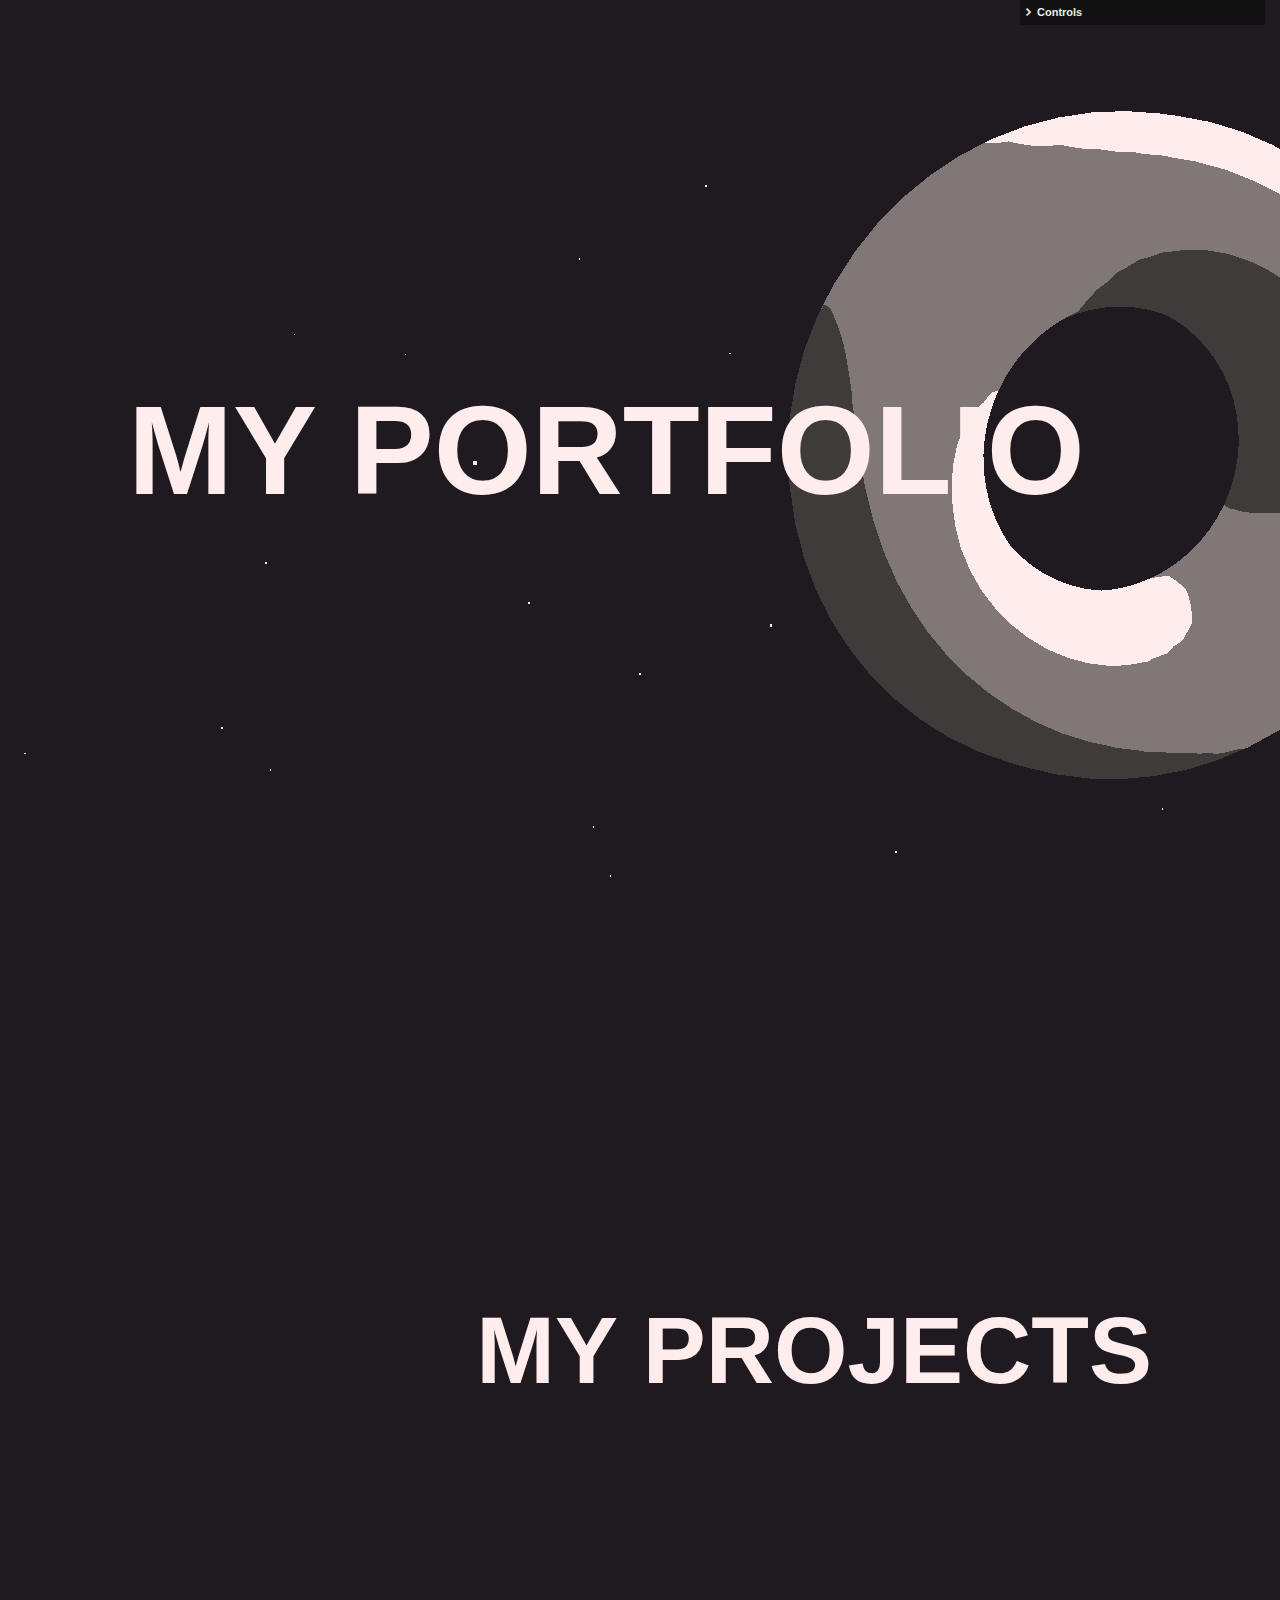
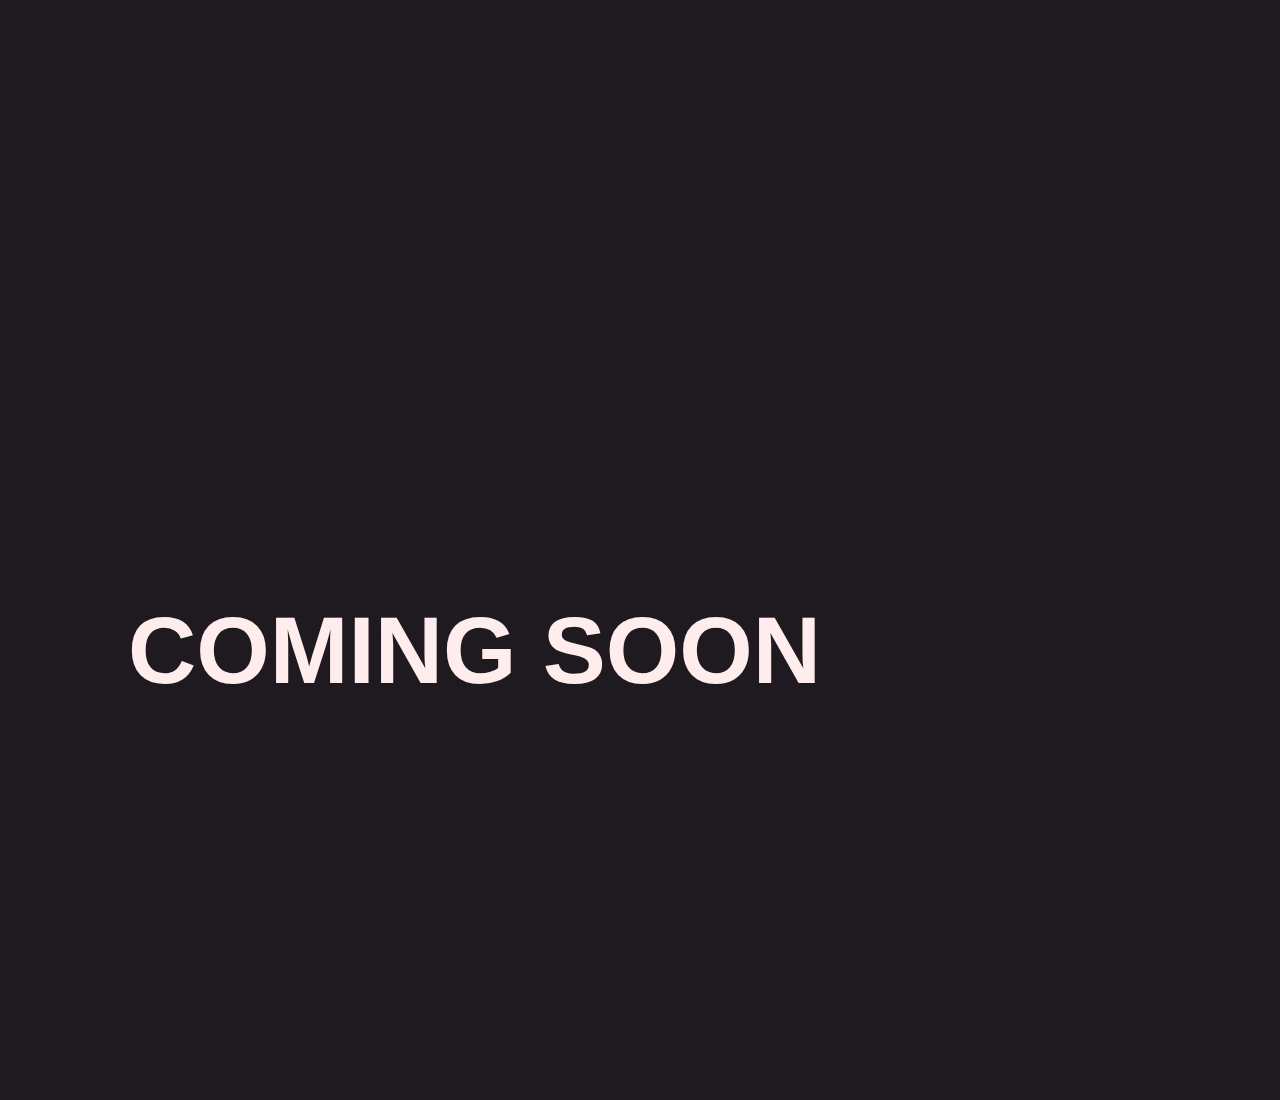
==== index.html @ c12f7f6a "Update index.html" ====
<!doctype html><html lang="en"><head><meta charset="UTF-8"><meta name="viewport" content="width=device-width,initial-scale=1"><link rel="shortcut icon" type="image/x-icon" href="icon.png"><title>VICENTE</title><script defer="defer" src="bundle.e62171a2f89e2a1e.js"></script><link href="main.css" rel="stylesheet"></head><body><canvas class="webgl"></canvas><section id="scroll" class="section"><h1>My Portfolio</h1></section><section class="section"><h2><a class="link" href="ResponsiveCardDesign/responsive-card.html">My projects</a></h2></section><section class="section"><h2>Coming soon</h2></section></body></html>
---- main.css ----
*
{
    margin: 0;
    padding: 0;
}

/*html,
body
{
    overflow: hidden;
}*/

html
{
    background: #1e1a20;
}

.webgl
{
    position: fixed;
    top: 0;
    left: 0;
    outline: none;
}


.section
{
    display: flex;
    align-items: center;
    height: 100vh;
    position: relative;
    font-family: 'Cabin', sans-serif;
    color: #ffeded;
    text-transform: uppercase;
    font-size: 7vmin;
    padding-left: 10%;
    padding-right: 10%;
}

section:nth-child(odd)
{
    justify-content: flex-end;
}

.footers 
{
    position: fixed;
    z-index: 10;
}

.link
{
    outline: none;
    text-decoration: none;
    color: #ffeded
}

.link:hover
{
    color: #4eb0d1;
    transition: 1s;
}

/*# sourceMappingURL=main.css.map*/
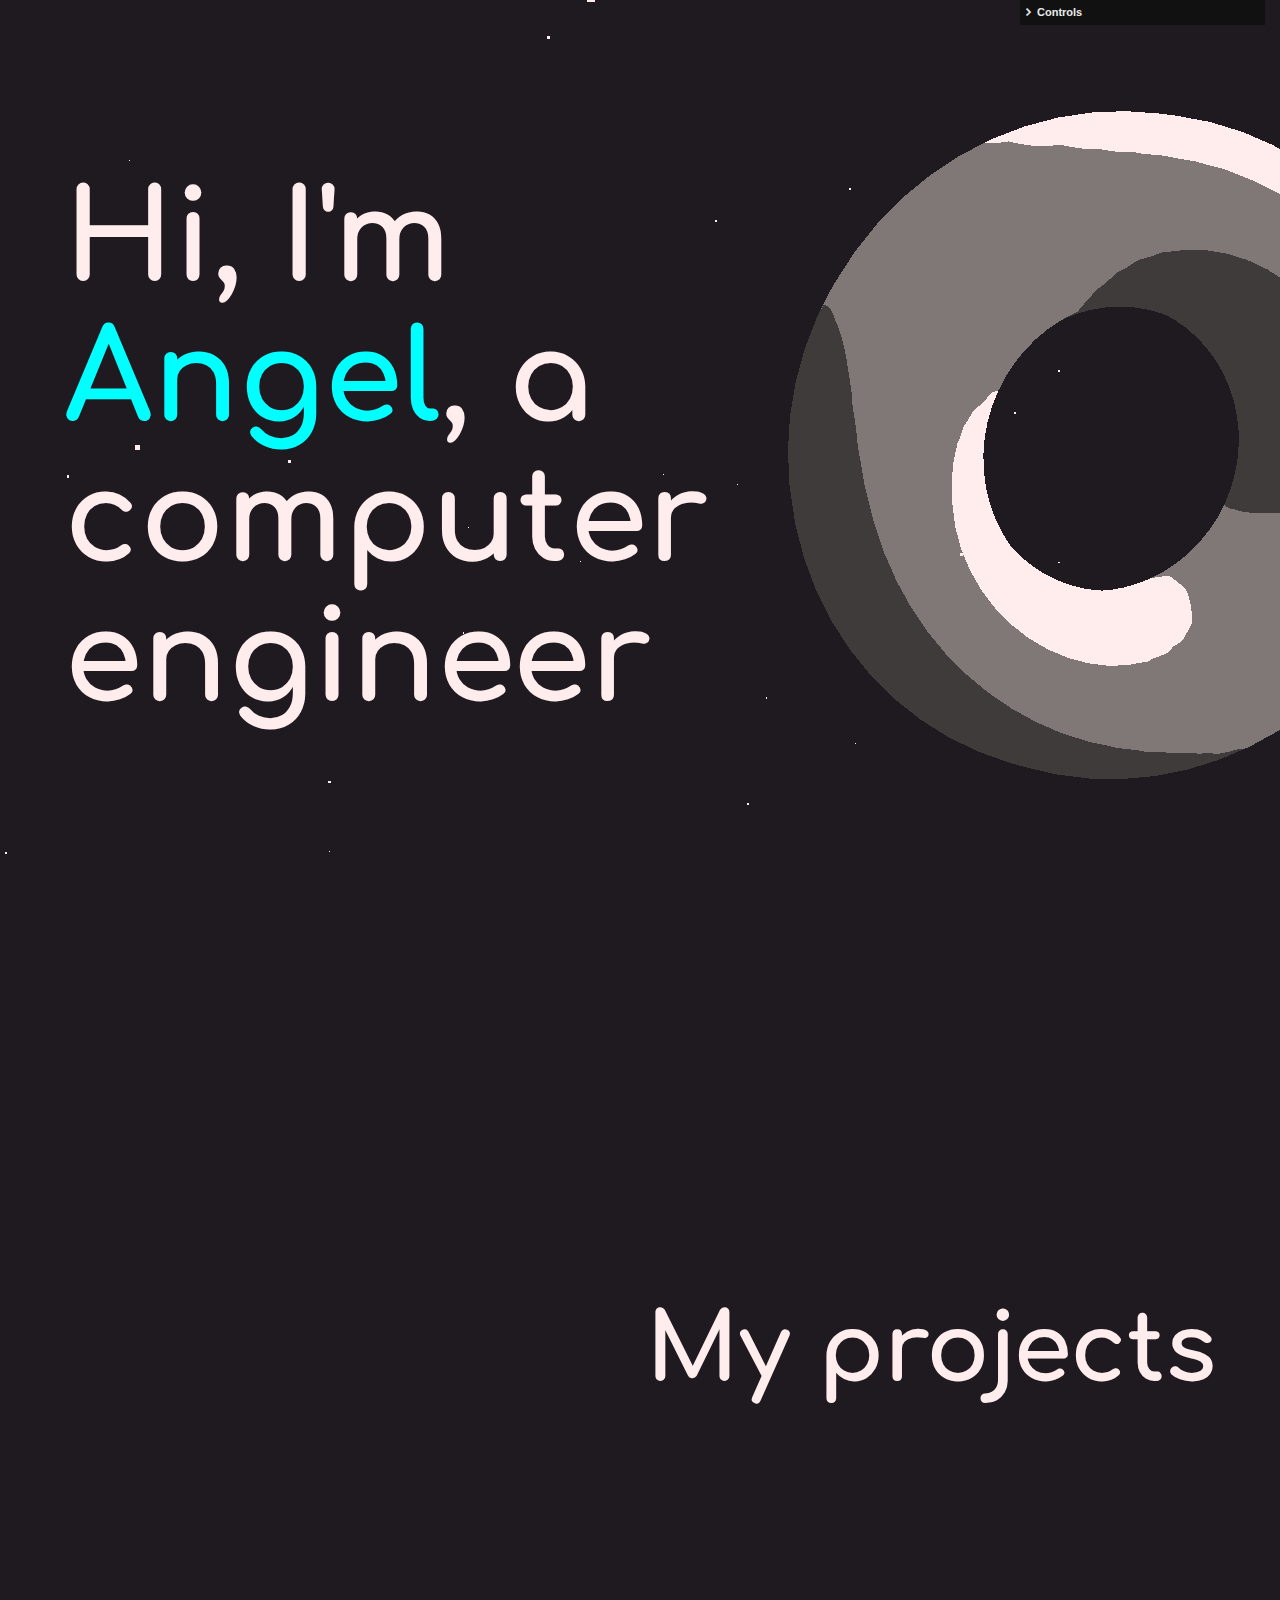
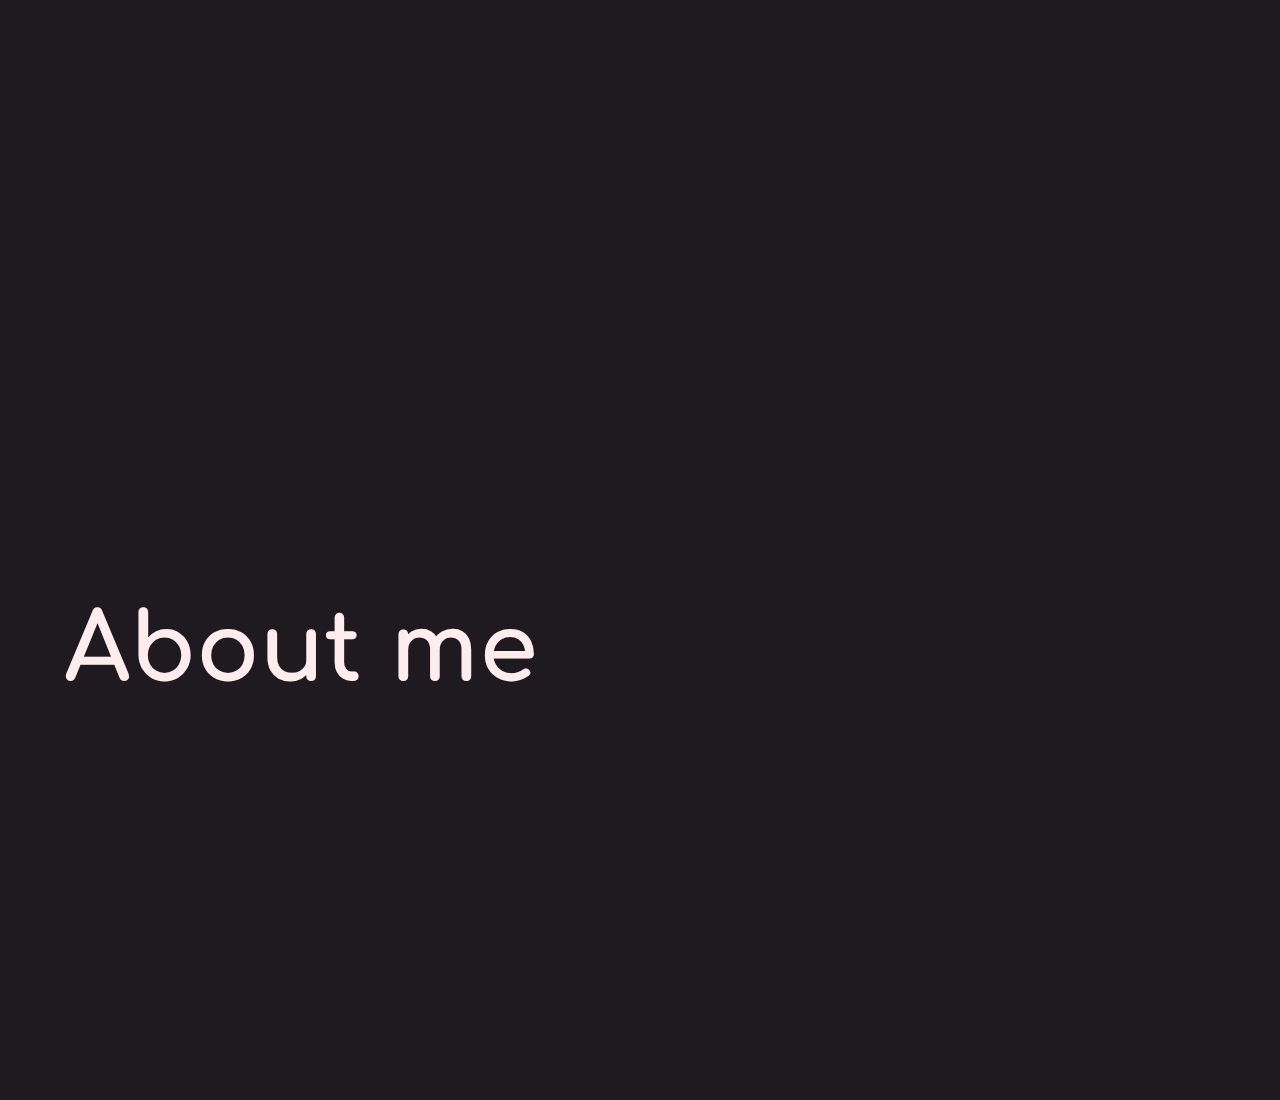
==== commit 17034312: "add" ====
--- a/index.html
+++ b/index.html
@@ -1 +1 @@
-<!doctype html><html lang="en"><head><meta charset="UTF-8"><meta name="viewport" content="width=device-width,initial-scale=1"><link rel="shortcut icon" type="image/x-icon" href="icon.png"><title>VICENTE</title><script defer="defer" src="bundle.e62171a2f89e2a1e.js"></script><link href="main.css" rel="stylesheet"></head><body><canvas class="webgl"></canvas><section id="scroll" class="section"><h1>My Portfolio</h1></section><section class="section"><h2><a class="link" href="ResponsiveCardDesign/responsive-card.html">My projects</a></h2></section><section class="section"><h2>Coming soon</h2></section></body></html>
+<!doctype html><html lang="en"><head><meta charset="UTF-8"><meta name="viewport" content="width=device-width,initial-scale=1"><link rel="shortcut icon" type="image/x-icon" href="assets/images/14230d673d2e2f65.png"><title>VICENTE</title><script defer="defer" src="6e774d79e389e038.js"></script><script defer="defer" src="6025b9085a3e89ba.js"></script><script defer="defer" src="bundle.e62171a2f89e2a1e.js"></script><link href="main.css" rel="stylesheet"></head><body><canvas class="webgl"></canvas><section id="scroll" class="section"><span class="presentation"><h1>Hi, I'm <span class="name">Angel</span>, a computer engineer</h1></span></section><section class="section"><h2><a class="link" href="ResponsiveCardDesign/responsive-card.html"><i class="fas fa-laptop-code"></i> My projects</a></h2></section><section class="section"><h2><i class="fas fa-user-tie"></i> About me</h2></section></body></html>--- a/main.css
+++ b/main.css
@@ -1,3 +1,4 @@
+@import url(https://fonts.googleapis.com/css2?family=Comfortaa&display=swap);
 *
 {
     margin: 0;
@@ -30,12 +31,12 @@
     align-items: center;
     height: 100vh;
     position: relative;
-    font-family: 'Cabin', sans-serif;
+    font-family: 'Comfortaa', Helvetica;
     color: #ffeded;
-    text-transform: uppercase;
+    /*text-transform: uppercase;*/
     font-size: 7vmin;
-    padding-left: 10%;
-    padding-right: 10%;
+    padding-left: 5%;
+    padding-right: 5%;
 }
 
 section:nth-child(odd)
@@ -43,6 +44,15 @@
     justify-content: flex-end;
 }
 
+.presentation
+{
+    width: 60%;
+}
+
+.name
+{
+    color: aqua;
+}
 .footers 
 {
     position: fixed;
@@ -58,8 +68,8 @@
 
 .link:hover
 {
-    color: #4eb0d1;
-    transition: 1s;
+    color: aqua;
+    transition: 0.5s;
 }
 
 /*# sourceMappingURL=main.css.map*/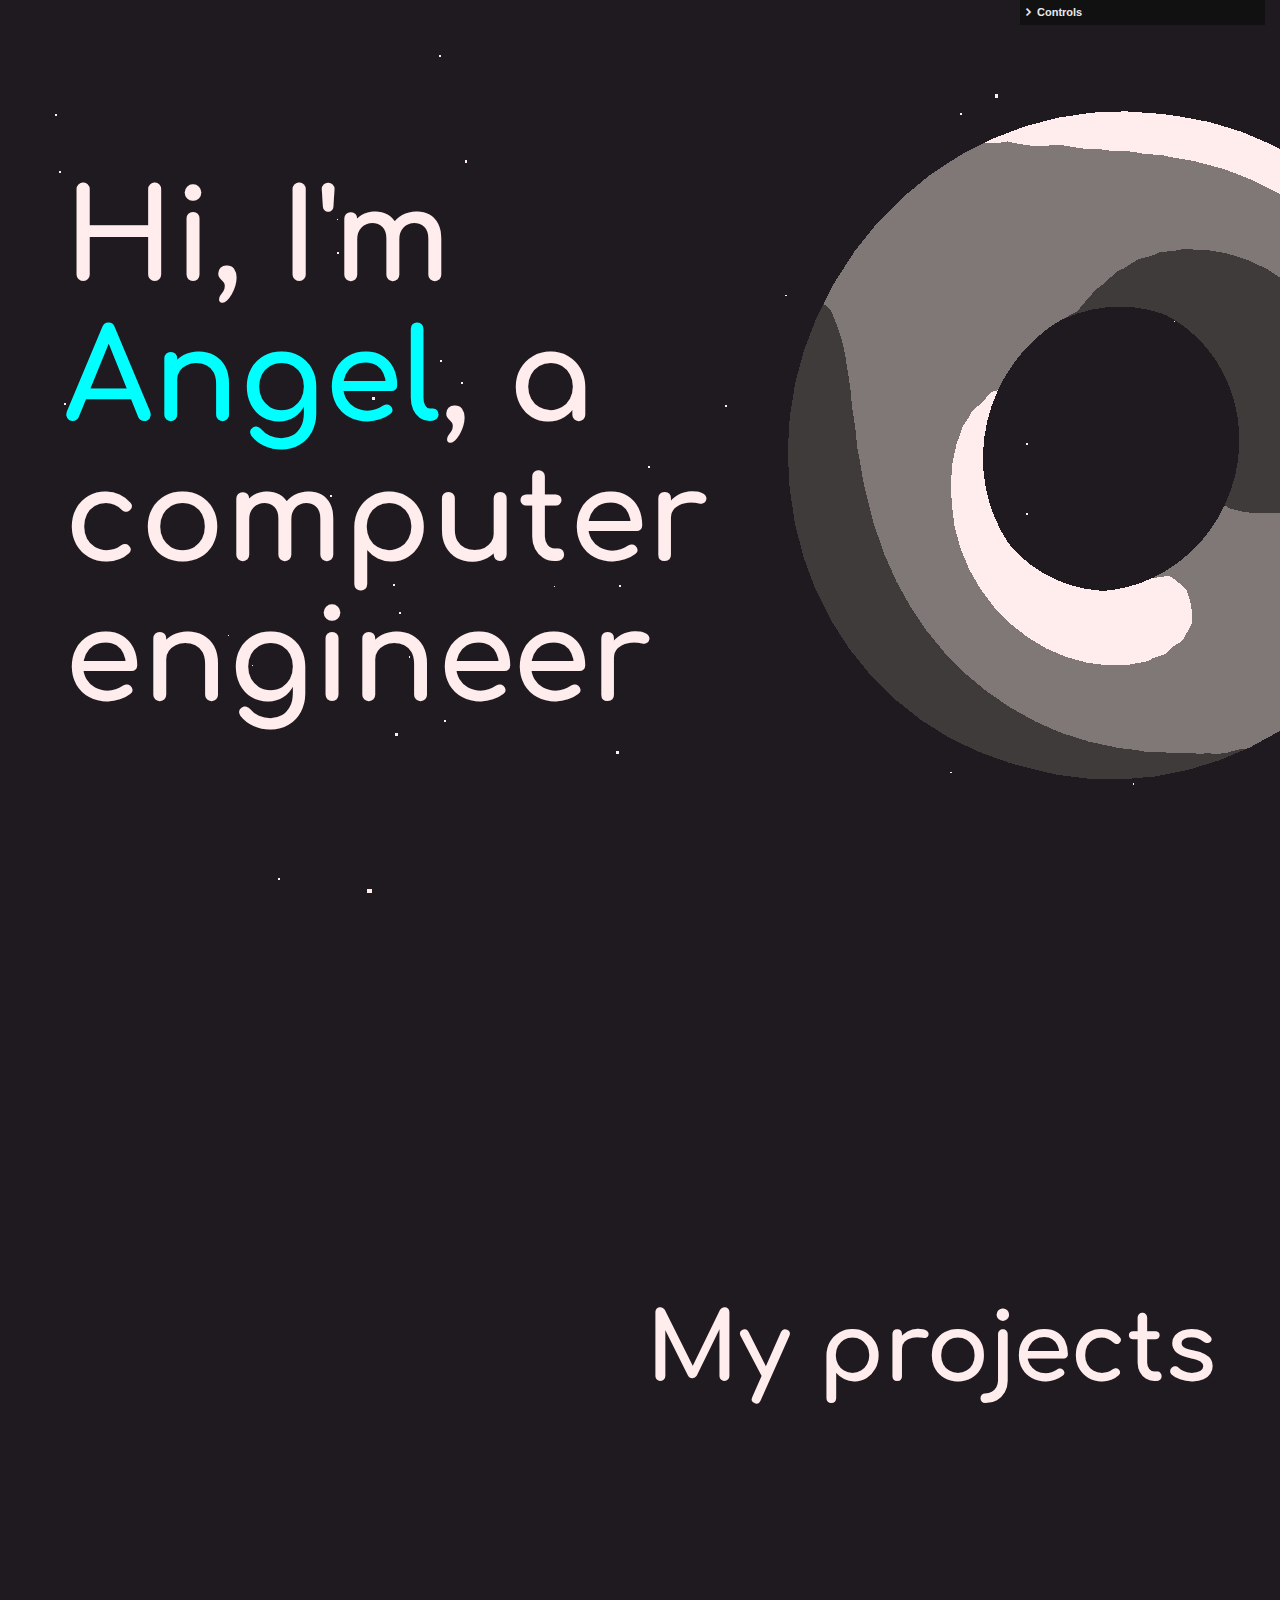
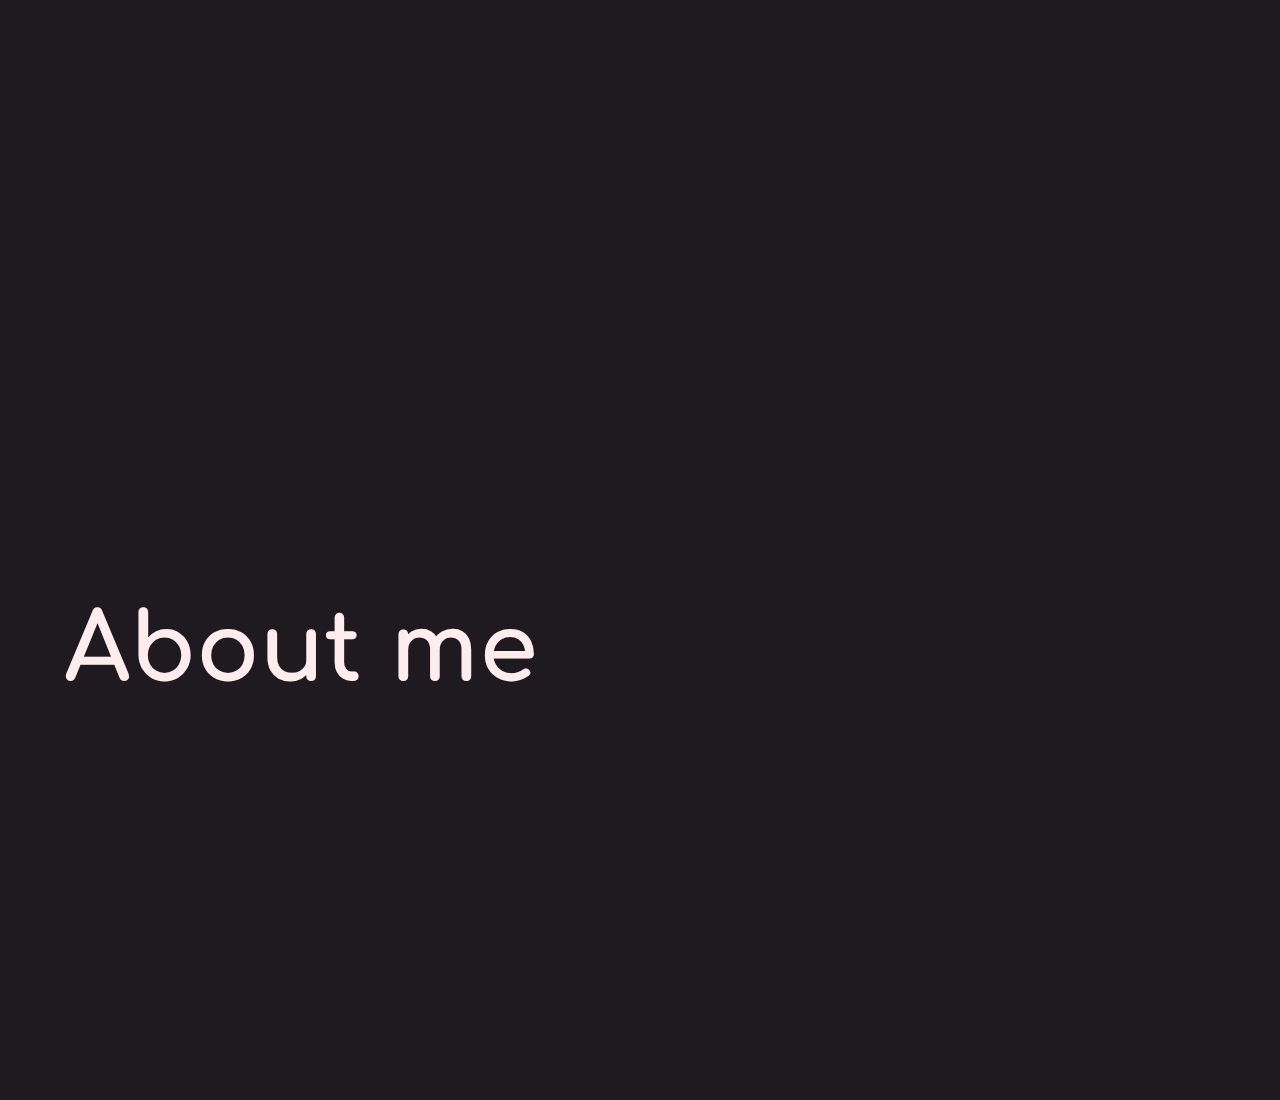
==== commit 94ce0ff2: "Merge branch 'master' of https://github.com/Angel-4-1/Angel-4-1.github.io" ====
--- a/index.html
+++ b/index.html
@@ -1 +1 @@
-<!doctype html><html lang="en"><head><meta charset="UTF-8"><meta name="viewport" content="width=device-width,initial-scale=1"><link rel="shortcut icon" type="image/x-icon" href="assets/images/14230d673d2e2f65.png"><title>VICENTE</title><script defer="defer" src="6e774d79e389e038.js"></script><script defer="defer" src="6025b9085a3e89ba.js"></script><script defer="defer" src="bundle.e62171a2f89e2a1e.js"></script><link href="main.css" rel="stylesheet"></head><body><canvas class="webgl"></canvas><section id="scroll" class="section"><span class="presentation"><h1>Hi, I'm <span class="name">Angel</span>, a computer engineer</h1></span></section><section class="section"><h2><a class="link" href="ResponsiveCardDesign/responsive-card.html"><i class="fas fa-laptop-code"></i> My projects</a></h2></section><section class="section"><h2><i class="fas fa-user-tie"></i> About me</h2></section></body></html>+<!doctype html><html lang="en"><head><meta charset="UTF-8"><meta name="viewport" content="width=device-width,initial-scale=1"><link rel="shortcut icon" type="image/x-icon" href="assets/images/14230d673d2e2f65.png"><title>VICENTE</title><script defer="defer" src="6e774d79e389e038.js"></script><script defer="defer" src="6025b9085a3e89ba.js"></script><script defer="defer" src="bundle.e62171a2f89e2a1e.js"></script><link href="main.css" rel="stylesheet"></head><body><canvas class="webgl"></canvas><section id="scroll" class="section"><span class="presentation"><h1>Hi, I'm <span class="name">Angel</span>, a computer engineer</h1></span></section><section class="section"><h2><a class="link" href="ResponsiveCardDesign/responsive-card.html"><i class="fas fa-laptop-code"></i> My projects</a></h2></section><section class="section"><h2><i class="fas fa-user-tie"></i> About me</h2></section></body></html>
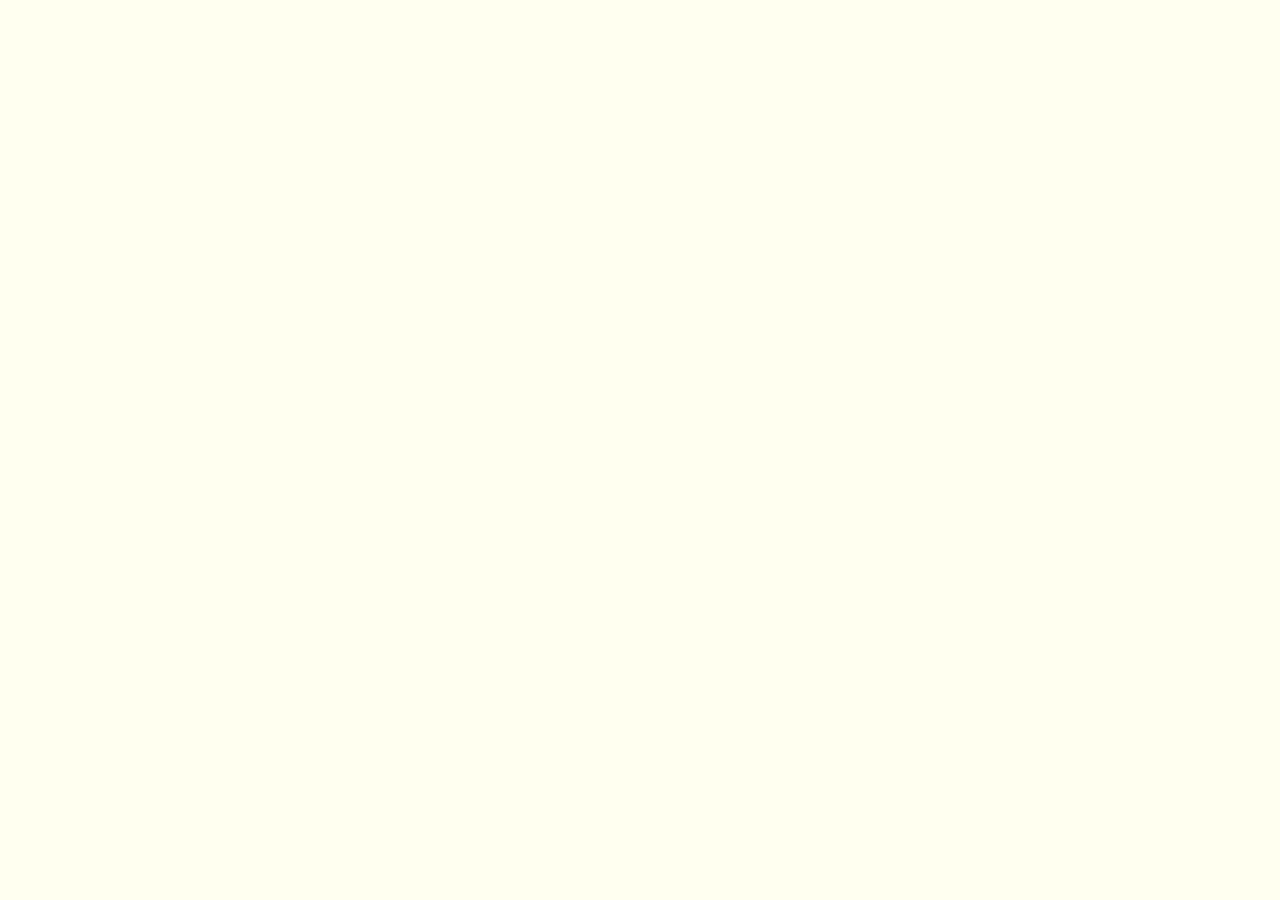
==== commit 6123fcae: "add 3d computer landing page" ====
--- a/index.html
+++ b/index.html
@@ -1 +1,15 @@
-<!doctype html><html lang="en"><head><meta charset="UTF-8"><meta name="viewport" content="width=device-width,initial-scale=1"><link rel="shortcut icon" type="image/x-icon" href="assets/images/14230d673d2e2f65.png"><title>VICENTE</title><script defer="defer" src="6e774d79e389e038.js"></script><script defer="defer" src="6025b9085a3e89ba.js"></script><script defer="defer" src="bundle.e62171a2f89e2a1e.js"></script><link href="main.css" rel="stylesheet"></head><body><canvas class="webgl"></canvas><section id="scroll" class="section"><span class="presentation"><h1>Hi, I'm <span class="name">Angel</span>, a computer engineer</h1></span></section><section class="section"><h2><a class="link" href="ResponsiveCardDesign/responsive-card.html"><i class="fas fa-laptop-code"></i> My projects</a></h2></section><section class="section"><h2><i class="fas fa-user-tie"></i> About me</h2></section></body></html>
+<!DOCTYPE html>
+<html lang="en">
+<head>
+    <meta charset="UTF-8">
+    <meta http-equiv="X-UA-Compatible" content="IE=edge">
+    <meta name="viewport" content="width=device-width, initial-scale=1.0">
+    <link rel="shortcut icon" type="image/x-icon" href="icon.png">
+    <title>Angel Vicente</title>
+  <script type="module" crossorigin src="./assets/index-78143437.js"></script>
+  <link rel="stylesheet" href="./assets/index-4c9909b3.css">
+</head>
+<body>
+    <div id="root"></div>
+    </body>
+</html>--- a/assets/index-4c9909b3.css
+++ b/assets/index-4c9909b3.css
@@ -0,0 +1 @@
+html,body,#root{position:fixed;top:0;left:0;width:100%;height:100%;background:ivory}canvas{touch-action:none}.htmlScreen iframe{width:1024px;height:670px;border:none;border-radius:20px;background:#000000}
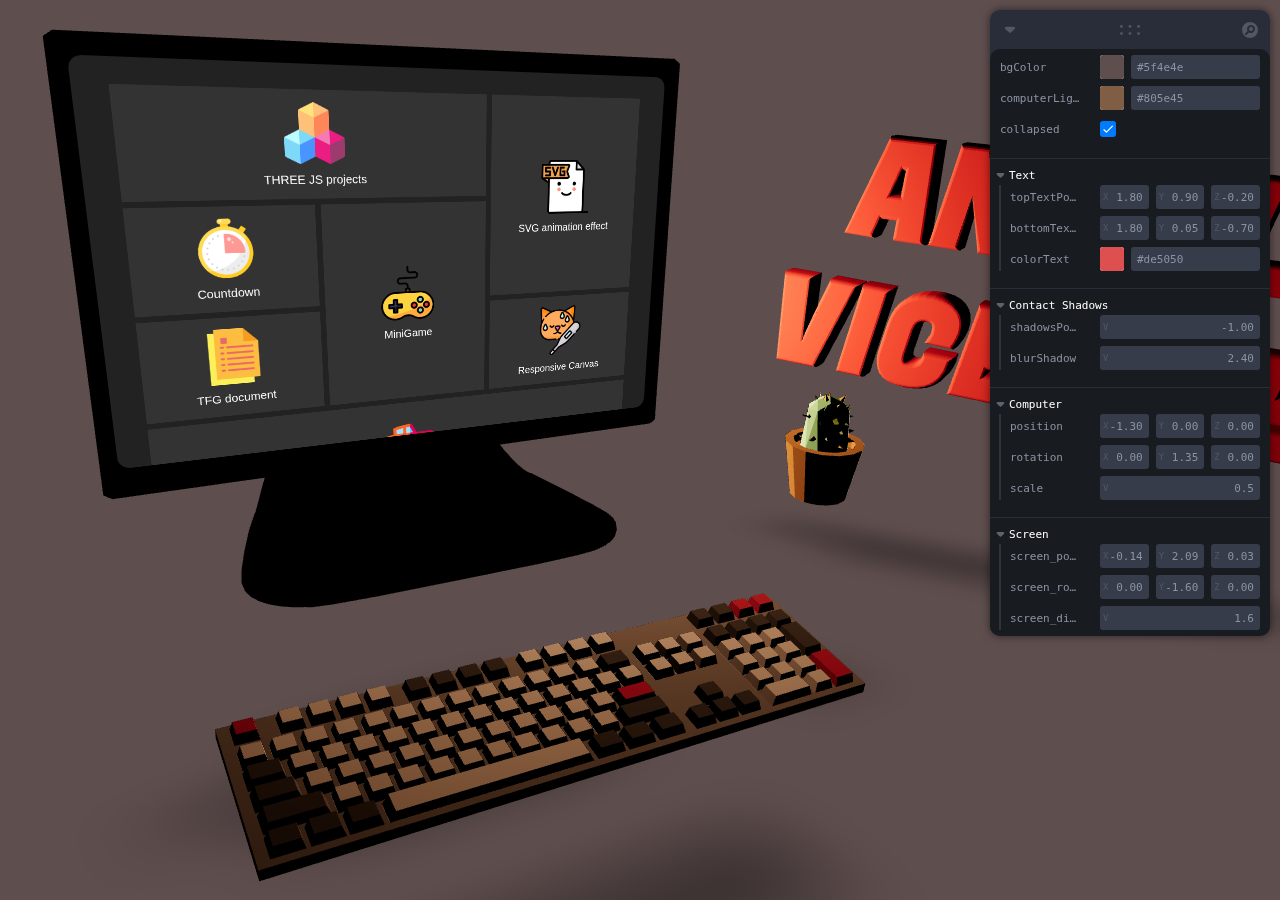
==== commit 944c972d: "fixes" ====
--- a/index.html
+++ b/index.html
@@ -6,7 +6,7 @@
     <meta name="viewport" content="width=device-width, initial-scale=1.0">
     <link rel="shortcut icon" type="image/x-icon" href="icon.png">
     <title>Angel Vicente</title>
-  <script type="module" crossorigin src="./assets/index-78143437.js"></script>
+  <script type="module" crossorigin src="./assets/index-bfc256bb.js"></script>
   <link rel="stylesheet" href="./assets/index-4c9909b3.css">
 </head>
 <body>
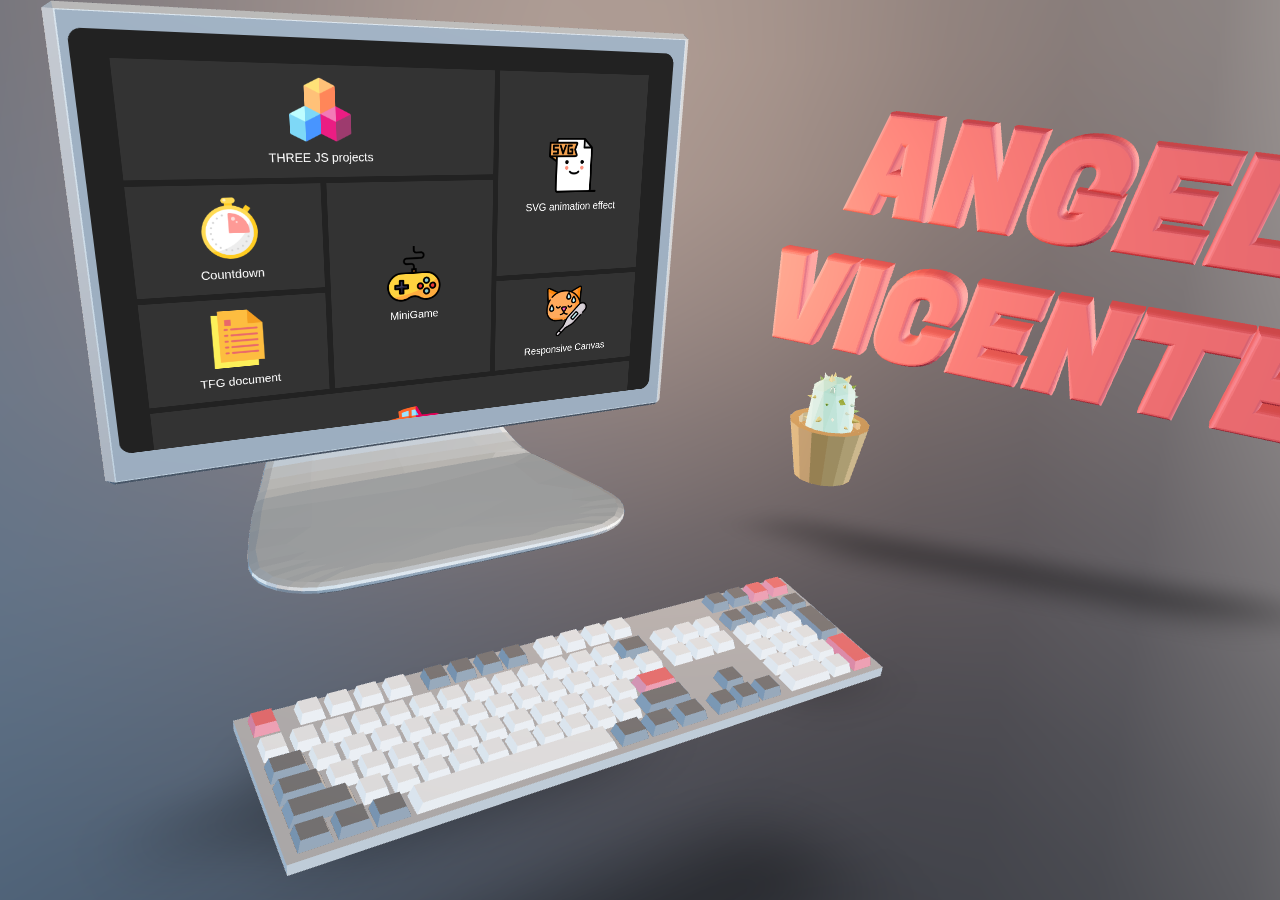
==== commit 3e1afb82: "hide leva" ====
--- a/index.html
+++ b/index.html
@@ -6,7 +6,7 @@
     <meta name="viewport" content="width=device-width, initial-scale=1.0">
     <link rel="shortcut icon" type="image/x-icon" href="icon.png">
     <title>Angel Vicente</title>
-  <script type="module" crossorigin src="./assets/index-bfc256bb.js"></script>
+  <script type="module" crossorigin src="./assets/index-32edc3fa.js"></script>
   <link rel="stylesheet" href="./assets/index-4c9909b3.css">
 </head>
 <body>
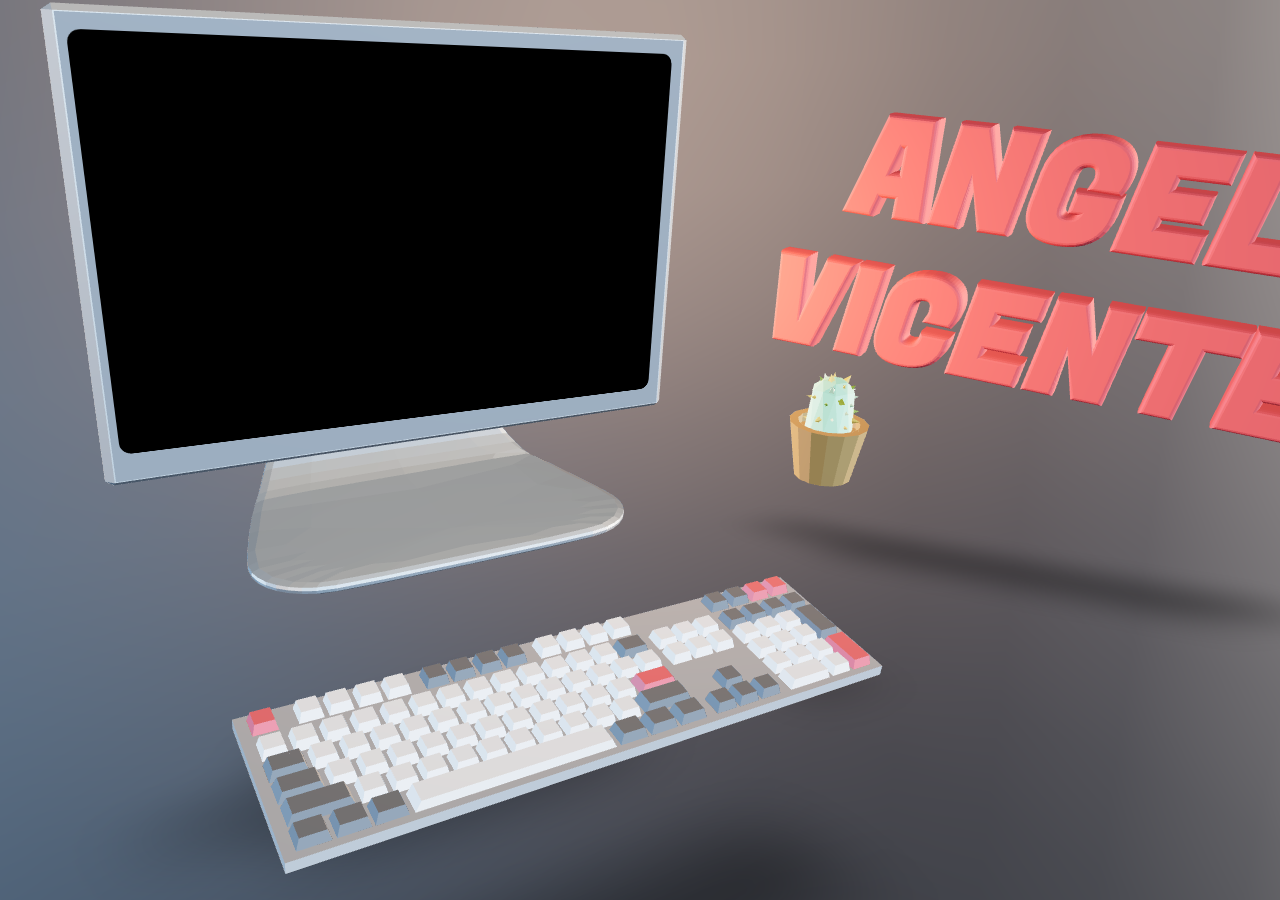
==== commit 0a4fc6d1: "change projects iframe" ====
--- a/index.html
+++ b/index.html
@@ -6,7 +6,7 @@
     <meta name="viewport" content="width=device-width, initial-scale=1.0">
     <link rel="shortcut icon" type="image/x-icon" href="icon.png">
     <title>Angel Vicente</title>
-  <script type="module" crossorigin src="./assets/index-32edc3fa.js"></script>
+  <script type="module" crossorigin src="./assets/index-08ef70b8.js"></script>
   <link rel="stylesheet" href="./assets/index-4c9909b3.css">
 </head>
 <body>
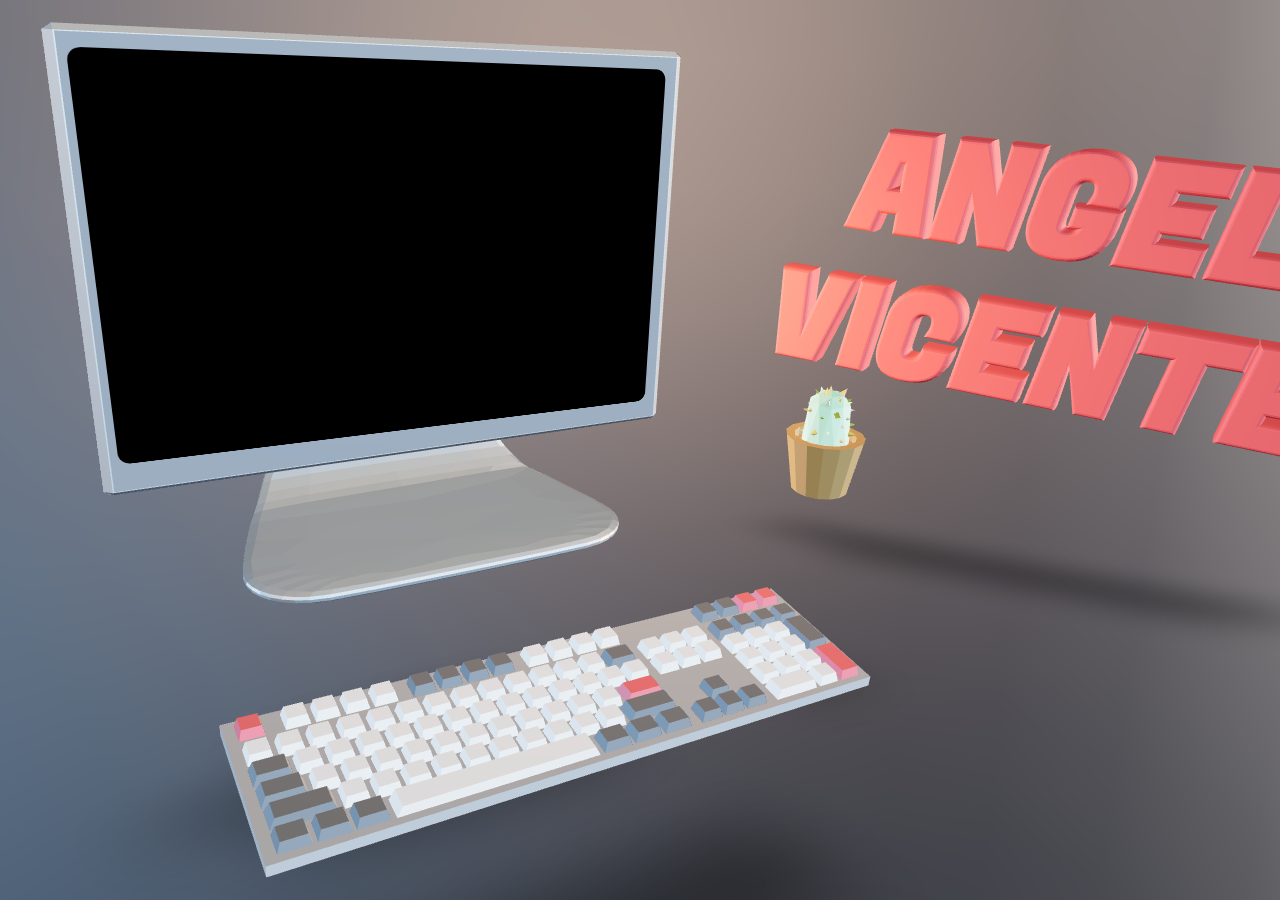
==== commit ac13a270: "update computer scene" ====
--- a/index.html
+++ b/index.html
@@ -6,7 +6,7 @@
     <meta name="viewport" content="width=device-width, initial-scale=1.0">
     <link rel="shortcut icon" type="image/x-icon" href="icon.png">
     <title>Angel Vicente</title>
-  <script type="module" crossorigin src="./assets/index-08ef70b8.js"></script>
+  <script type="module" crossorigin src="./assets/index-146581dd.js"></script>
   <link rel="stylesheet" href="./assets/index-4c9909b3.css">
 </head>
 <body>
